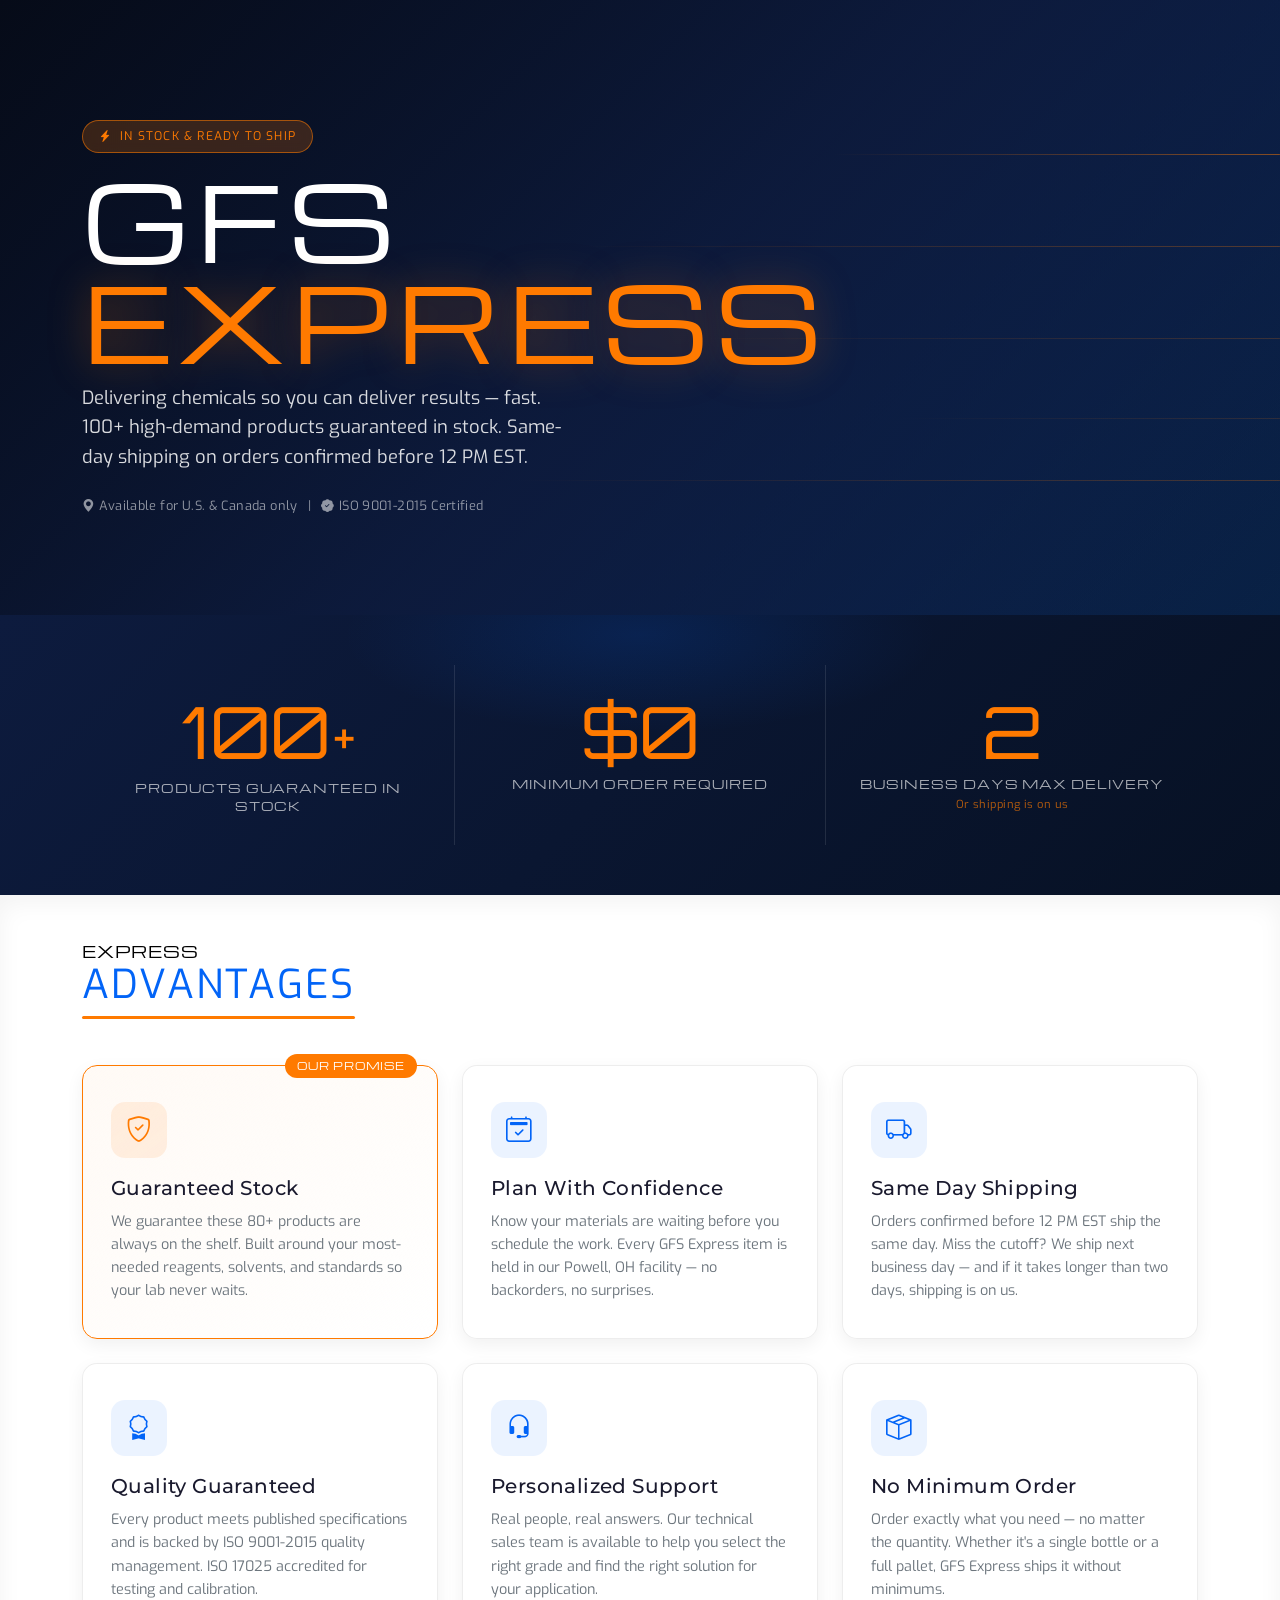
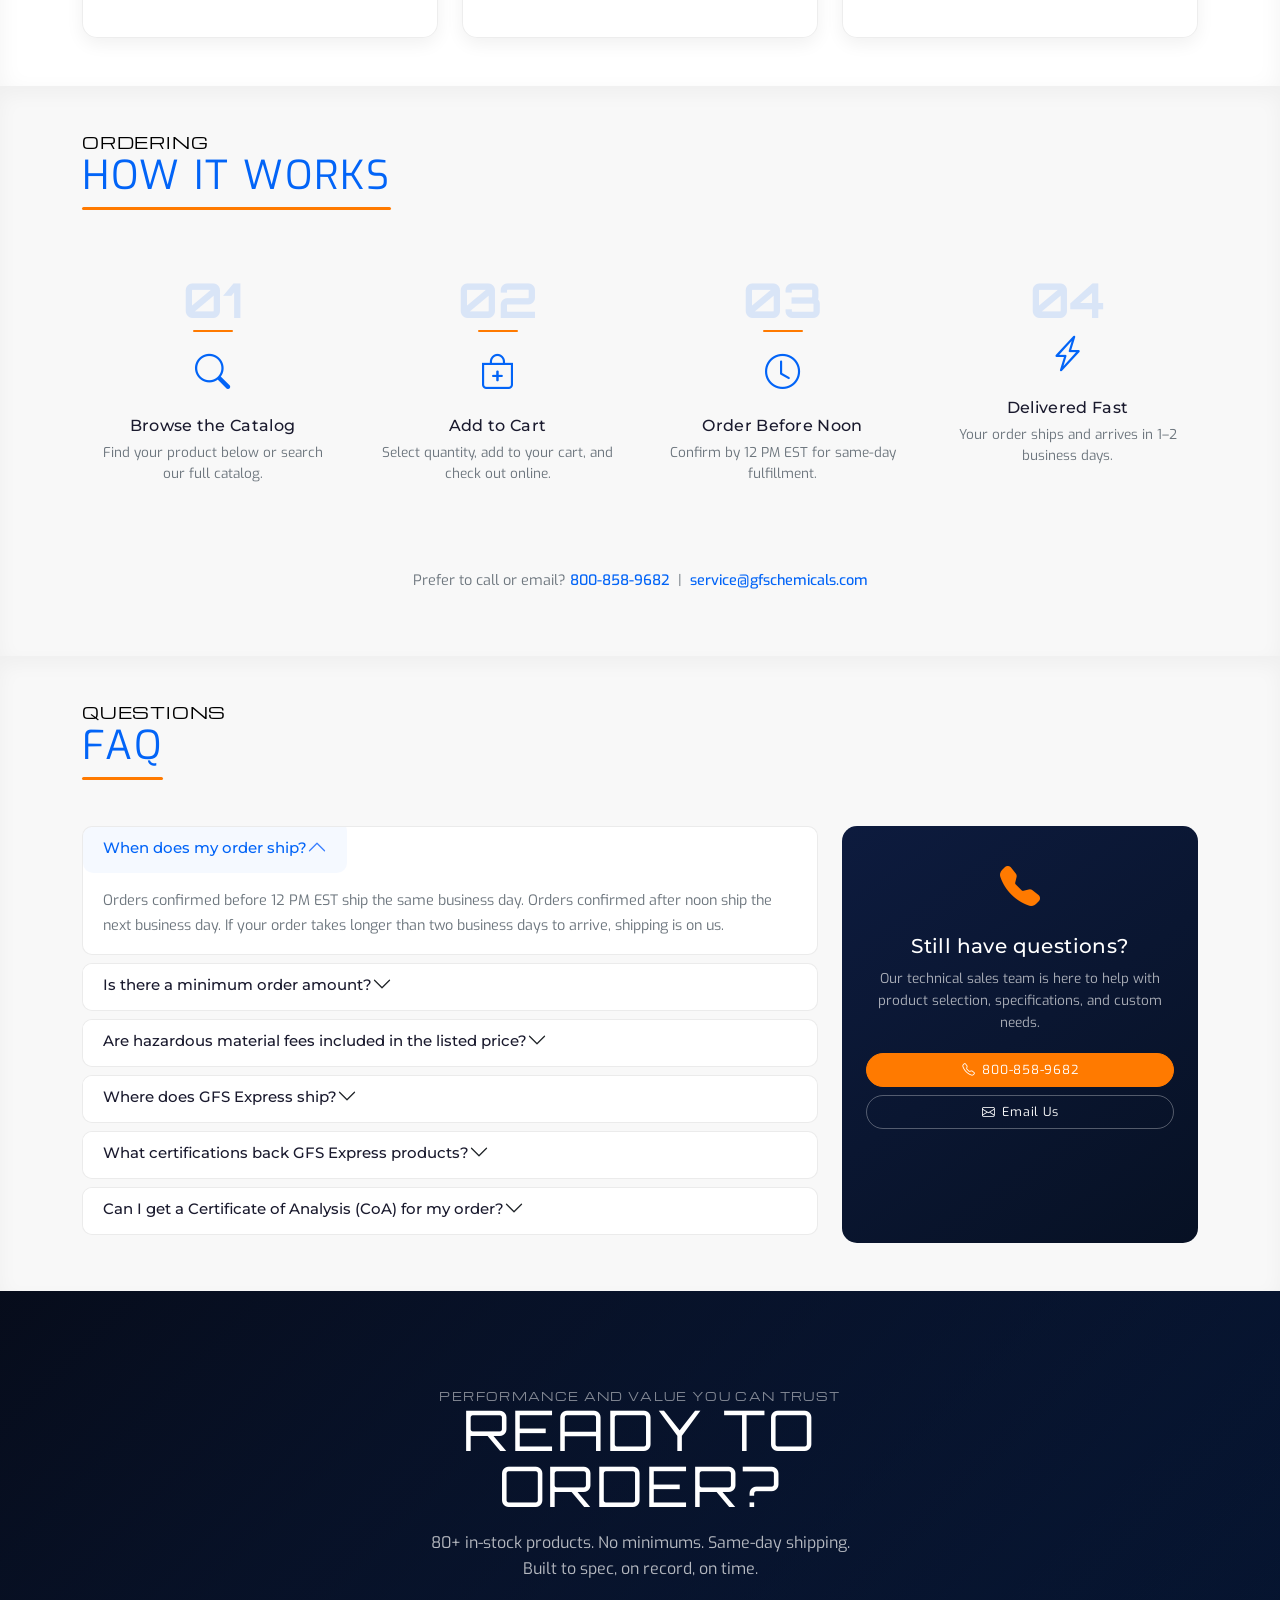
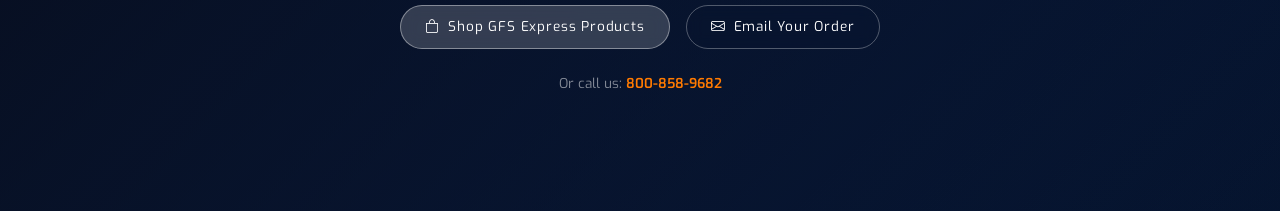
==== index.html @ 0035dc5d "update" ====
<!doctype html>
<html lang="en">
  <head>
    <meta charset="UTF-8" />
    <meta name="viewport" content="width=device-width, initial-scale=1.0" />
    <title>GFS Express — In Stock &amp; Ready to Ship</title>

    <!-- Bootstrap 5 -->
    <link
      href="https://cdn.jsdelivr.net/npm/bootstrap@5.3.2/dist/css/bootstrap.min.css"
      rel="stylesheet"
    />
    <link
      href="https://cdn.jsdelivr.net/npm/bootstrap-icons@1.11.3/font/bootstrap-icons.css"
      rel="stylesheet"
    />

    <!-- Custom CSS -->
    <link rel="stylesheet" href="expressLanding.css" />
  </head>

  <body>
    <div class="express-shell">
      <!-- ================================================
           HERO
      ================================================ -->
      <section class="express-hero">
        <div class="hero-overlay"></div>
        <div class="container position-relative z-1">
          <div class="row align-items-center">
            <div class="col-lg-7 col-md-9">
              <div class="hero-eyebrow mb-3">
                <span class="express-badge">
                  <i class="bi bi-lightning-charge-fill"></i>
                  IN STOCK &amp; READY TO SHIP
                </span>
              </div>

              <h1 class="hero-title mb-1">GFS</h1>
              <h1 class="hero-title hero-title-accent mb-3">EXPRESS</h1>

              <p class="hero-sub mb-4">
                Delivering chemicals so you can deliver results — fast. 100+
                high-demand products guaranteed in stock. Same-day shipping on
                orders confirmed before 12 PM EST.
              </p>

              <div class="hero-footnote mt-4">
                <i class="bi bi-geo-alt-fill me-1"></i>Available for U.S. &amp;
                Canada only &nbsp;&nbsp;|&nbsp;&nbsp;
                <i class="bi bi-patch-check-fill me-1"></i>ISO 9001-2015
                Certified
              </div>
            </div>
          </div>
        </div>

        <!-- Speed lines decoration -->
        <div class="hero-speed-lines" aria-hidden="true">
          <span></span><span></span><span></span><span></span><span></span>
        </div>
      </section>

      <!-- ================================================
           STATS BAR
      ================================================ -->
      <section class="express-stats">
        <div class="container">
          <div class="row g-0 justify-content-center">
            <div class="col-md-4 stat-block">
              <div class="stat-number" data-target="100">0</div>
              <div class="stat-plus">+</div>
              <div class="stat-label">Products Guaranteed In Stock</div>
            </div>

            <div class="col-md-4 stat-block stat-block--mid">
              <div class="stat-number">$0</div>
              <div class="stat-label">Minimum Order Required</div>
            </div>

            <div class="col-md-4 stat-block">
              <div class="stat-number">2</div>
              <div class="stat-label">Business Days Max Delivery</div>
              <div class="stat-sub">Or shipping is on us</div>
            </div>
          </div>
        </div>
      </section>

      <!-- ================================================
           VALUE PILLARS
      ================================================ -->
      <section class="express-pillars py-5">
        <div class="container">
          <div class="row mb-5">
            <div class="col-12 heading-reveal">
              <h6>EXPRESS</h6>
              <h2><span>Advantages</span></h2>
            </div>
          </div>

          <div class="row g-4">
            <div class="col-lg-4 col-md-6">
              <div class="pillar-card pillar-card--featured">
                <div class="pillar-icon-wrap">
                  <i class="bi bi-shield-check"></i>
                </div>
                <h5 class="pillar-title">Guaranteed Stock</h5>
                <p class="pillar-text">
                  We guarantee these 80+ products are always on the shelf. Built
                  around your most-needed reagents, solvents, and standards so
                  your lab never waits.
                </p>
                <div class="pillar-badge">Our Promise</div>
              </div>
            </div>

            <div class="col-lg-4 col-md-6">
              <div class="pillar-card">
                <div class="pillar-icon-wrap">
                  <i class="bi bi-calendar2-check"></i>
                </div>
                <h5 class="pillar-title">Plan With Confidence</h5>
                <p class="pillar-text">
                  Know your materials are waiting before you schedule the work.
                  Every GFS Express item is held in our Powell, OH facility — no
                  backorders, no surprises.
                </p>
              </div>
            </div>

            <div class="col-lg-4 col-md-6">
              <div class="pillar-card">
                <div class="pillar-icon-wrap">
                  <i class="bi bi-truck"></i>
                </div>
                <h5 class="pillar-title">Same Day Shipping</h5>
                <p class="pillar-text">
                  Orders confirmed before 12 PM EST ship the same day. Miss the
                  cutoff? We ship next business day — and if it takes longer
                  than two days, shipping is on us.
                </p>
              </div>
            </div>

            <div class="col-lg-4 col-md-6">
              <div class="pillar-card">
                <div class="pillar-icon-wrap">
                  <i class="bi bi-award"></i>
                </div>
                <h5 class="pillar-title">Quality Guaranteed</h5>
                <p class="pillar-text">
                  Every product meets published specifications and is backed by
                  ISO 9001-2015 quality management. ISO 17025 accredited for
                  testing and calibration.
                </p>
              </div>
            </div>

            <div class="col-lg-4 col-md-6">
              <div class="pillar-card">
                <div class="pillar-icon-wrap">
                  <i class="bi bi-headset"></i>
                </div>
                <h5 class="pillar-title">Personalized Support</h5>
                <p class="pillar-text">
                  Real people, real answers. Our technical sales team is
                  available to help you select the right grade and find the
                  right solution for your application.
                </p>
              </div>
            </div>

            <div class="col-lg-4 col-md-6">
              <div class="pillar-card">
                <div class="pillar-icon-wrap">
                  <i class="bi bi-box-seam"></i>
                </div>
                <h5 class="pillar-title">No Minimum Order</h5>
                <p class="pillar-text">
                  Order exactly what you need — no matter the quantity. Whether
                  it's a single bottle or a full pallet, GFS Express ships it
                  without minimums.
                </p>
              </div>
            </div>
          </div>
        </div>
      </section>

      <!-- ================================================
           HOW TO ORDER
      ================================================ -->
      <section class="express-how py-5">
        <div class="container">
          <div class="row mb-5">
            <div class="col-12 heading-reveal">
              <h6>ORDERING</h6>
              <h2><span>How It Works</span></h2>
            </div>
          </div>

          <div class="row g-4 justify-content-center">
            <div class="col-lg-3 col-md-6 text-center">
              <div class="how-step">
                <div class="how-number">01</div>
                <div class="how-line"></div>
                <i class="bi bi-search how-icon"></i>
                <h5 class="mt-3">Browse the Catalog</h5>
                <p>Find your product below or search our full catalog.</p>
              </div>
            </div>

            <div class="col-lg-3 col-md-6 text-center">
              <div class="how-step">
                <div class="how-number">02</div>
                <div class="how-line"></div>
                <i class="bi bi-bag-plus how-icon"></i>
                <h5 class="mt-3">Add to Cart</h5>
                <p>Select quantity, add to your cart, and check out online.</p>
              </div>
            </div>

            <div class="col-lg-3 col-md-6 text-center">
              <div class="how-step">
                <div class="how-number">03</div>
                <div class="how-line"></div>
                <i class="bi bi-clock how-icon"></i>
                <h5 class="mt-3">Order Before Noon</h5>
                <p>Confirm by 12 PM EST for same-day fulfillment.</p>
              </div>
            </div>

            <div class="col-lg-3 col-md-6 text-center">
              <div class="how-step">
                <div class="how-number">04</div>
                <i class="bi bi-lightning-charge how-icon"></i>
                <h5 class="mt-3">Delivered Fast</h5>
                <p>Your order ships and arrives in 1–2 business days.</p>
              </div>
            </div>
          </div>

          <div class="row mt-5">
            <div class="col-12 text-center">
              <p class="how-alt-order">
                Prefer to call or email?
                <a href="tel:8008589682">800-858-9682</a>
                &nbsp;|&nbsp;
                <a href="mailto:service@gfschemicals.com"
                  >service@gfschemicals.com</a
                >
              </p>
            </div>
          </div>
        </div>
      </section>

      <!-- ================================================
           FAQ
      ================================================ -->
      <section class="express-faq py-5">
        <div class="container">
          <div class="row mb-5">
            <div class="col-12 heading-reveal">
              <h6>QUESTIONS</h6>
              <h2><span>FAQ</span></h2>
            </div>
          </div>

          <div class="row">
            <div class="col-lg-8">
              <div class="accordion express-accordion" id="faqAccordion">
                <div class="accordion-item">
                  <h2 class="accordion-header">
                    <button
                      class="accordion-button"
                      type="button"
                      data-bs-toggle="collapse"
                      data-bs-target="#faq1"
                    >
                      When does my order ship?
                    </button>
                  </h2>
                  <div
                    id="faq1"
                    class="accordion-collapse collapse show"
                    data-bs-parent="#faqAccordion"
                  >
                    <div class="accordion-body">
                      Orders confirmed before 12 PM EST ship the same business
                      day. Orders confirmed after noon ship the next business
                      day. If your order takes longer than two business days to
                      arrive, shipping is on us.
                    </div>
                  </div>
                </div>

                <div class="accordion-item">
                  <h2 class="accordion-header">
                    <button
                      class="accordion-button collapsed"
                      type="button"
                      data-bs-toggle="collapse"
                      data-bs-target="#faq2"
                    >
                      Is there a minimum order amount?
                    </button>
                  </h2>
                  <div
                    id="faq2"
                    class="accordion-collapse collapse"
                    data-bs-parent="#faqAccordion"
                  >
                    <div class="accordion-body">
                      No. GFS Express has no minimum order requirements. Order
                      exactly what you need, whether it's a single bottle or a
                      full case.
                    </div>
                  </div>
                </div>

                <div class="accordion-item">
                  <h2 class="accordion-header">
                    <button
                      class="accordion-button collapsed"
                      type="button"
                      data-bs-toggle="collapse"
                      data-bs-target="#faq3"
                    >
                      Are hazardous material fees included in the listed price?
                    </button>
                  </h2>
                  <div
                    id="faq3"
                    class="accordion-collapse collapse"
                    data-bs-parent="#faqAccordion"
                  >
                    <div class="accordion-body">
                      No. Hazardous material (hazmat) fees are charged
                      separately and are not included in the purchase price
                      shown. These fees are assessed based on DOT shipping
                      regulations.
                    </div>
                  </div>
                </div>

                <div class="accordion-item">
                  <h2 class="accordion-header">
                    <button
                      class="accordion-button collapsed"
                      type="button"
                      data-bs-toggle="collapse"
                      data-bs-target="#faq4"
                    >
                      Where does GFS Express ship?
                    </button>
                  </h2>
                  <div
                    id="faq4"
                    class="accordion-collapse collapse"
                    data-bs-parent="#faqAccordion"
                  >
                    <div class="accordion-body">
                      GFS Express is available for customers in the United
                      States and Canada only. For international orders, please
                      contact our sales team directly.
                    </div>
                  </div>
                </div>

                <div class="accordion-item">
                  <h2 class="accordion-header">
                    <button
                      class="accordion-button collapsed"
                      type="button"
                      data-bs-toggle="collapse"
                      data-bs-target="#faq5"
                    >
                      What certifications back GFS Express products?
                    </button>
                  </h2>
                  <div
                    id="faq5"
                    class="accordion-collapse collapse"
                    data-bs-parent="#faqAccordion"
                  >
                    <div class="accordion-body">
                      GFS Chemicals is ISO 9001-2015 certified and ISO 17025
                      accredited. Every GFS Express product meets published
                      specifications and is manufactured at our Powell, OH
                      facility.
                    </div>
                  </div>
                </div>

                <div class="accordion-item">
                  <h2 class="accordion-header">
                    <button
                      class="accordion-button collapsed"
                      type="button"
                      data-bs-toggle="collapse"
                      data-bs-target="#faq6"
                    >
                      Can I get a Certificate of Analysis (CoA) for my order?
                    </button>
                  </h2>
                  <div
                    id="faq6"
                    class="accordion-collapse collapse"
                    data-bs-parent="#faqAccordion"
                  >
                    <div class="accordion-body">
                      Yes. Certificates of Analysis are available for all GFS
                      Express products. You can request a CoA through our
                      <a href="/request-cofa">CoA request page</a> or contact
                      our technical support team.
                    </div>
                  </div>
                </div>
              </div>
            </div>

            <div class="col-lg-4 mt-4 mt-lg-0">
              <div class="faq-contact-card">
                <i class="bi bi-telephone-fill faq-contact-icon"></i>
                <h5>Still have questions?</h5>
                <p>
                  Our technical sales team is here to help with product
                  selection, specifications, and custom needs.
                </p>
                <a
                  href="tel:8008589682"
                  class="btn express-btn-primary w-100 mb-2"
                >
                  <i class="bi bi-telephone me-2"></i>800-858-9682
                </a>
                <a
                  href="mailto:service@gfschemicals.com"
                  class="btn express-btn-outline w-100"
                >
                  <i class="bi bi-envelope me-2"></i>Email Us
                </a>
              </div>
            </div>
          </div>
        </div>
      </section>

      <!-- ================================================
           FINAL CTA
      ================================================ -->
      <section class="express-final-cta">
        <div class="cta-overlay"></div>
        <div class="container position-relative z-1 text-center">
          <div class="row justify-content-center">
            <div class="col-lg-7">
              <h6 class="text-white mb-2">
                PERFORMANCE AND VALUE YOU CAN TRUST
              </h6>
              <h2 class="cta-headline mb-3">Ready to Order?</h2>
              <p class="cta-sub mb-4">
                80+ in-stock products. No minimums. Same-day shipping.
                <br />Built to spec, on record, on time.
              </p>
              <div class="d-flex flex-wrap justify-content-center gap-3">
                <a href="/all/" class="btn glass-btn-express">
                  <i class="bi bi-bag me-2"></i>Shop GFS Express Products
                </a>
                <a
                  href="mailto:service@gfschemicals.com"
                  class="btn glass-btn-express outline"
                >
                  <i class="bi bi-envelope me-2"></i>Email Your Order
                </a>
              </div>
              <p class="cta-phone mt-4">
                Or call us: <a href="tel:8008589682">800-858-9682</a>
              </p>
            </div>
          </div>
        </div>
      </section>
    </div>
    <!-- /express-shell -->

    <!-- Bootstrap JS -->
    <script src="https://cdn.jsdelivr.net/npm/bootstrap@5.3.2/dist/js/bootstrap.bundle.min.js"></script>

    <script>
      /* ---- Heading reveal animation ---- */
      document.addEventListener("DOMContentLoaded", function () {
        const blocks = document.querySelectorAll(".heading-reveal");
        blocks.forEach((b) => b.classList.add("reveal-ready"));

        if (!("IntersectionObserver" in window)) {
          blocks.forEach((b) => b.classList.add("in-view"));
          return;
        }

        const obs = new IntersectionObserver(
          (entries, o) => {
            entries.forEach((e) => {
              if (e.isIntersecting) {
                e.target.classList.add("in-view");
                o.unobserve(e.target);
              }
            });
          },
          { threshold: 0.35 },
        );

        blocks.forEach((b) => obs.observe(b));
      });

      /* ---- Stat counter animation ---- */
      document.addEventListener("DOMContentLoaded", function () {
        const statNums = document.querySelectorAll(".stat-number[data-target]");
        if (!("IntersectionObserver" in window)) {
          statNums.forEach((el) => (el.textContent = el.dataset.target));
          return;
        }

        const obs = new IntersectionObserver(
          (entries, o) => {
            entries.forEach((e) => {
              if (!e.isIntersecting) return;
              const el = e.target;
              const target = parseInt(el.dataset.target, 10);
              let start = 0;
              const step = Math.ceil(target / 40);
              const timer = setInterval(() => {
                start += step;
                if (start >= target) {
                  el.textContent = target;
                  clearInterval(timer);
                } else {
                  el.textContent = start;
                }
              }, 30);
              o.unobserve(el);
            });
          },
          { threshold: 0.5 },
        );

        statNums.forEach((el) => obs.observe(el));
      });
    </script>
  </body>
</html>
---- expressLanding.css ----
/* =======================================================
   GFS EXPRESS — Landing Page Styles
   Design system: matches gfschemicals.com / nvhSana
======================================================= */

@import url('https://fonts.googleapis.com/css2?family=Orbitron:wght@100;300;400;700&family=Exo:wght@200;300;400;500;600&family=Roboto+Flex:wght@200;300;400;500&family=Michroma&family=Montserrat:wght@300;400;500;600&display=swap');

/* -------------------------------------------------------
   ROOT TOKENS
------------------------------------------------------- */
:root {
  --blue:    #0264f7;
  --orange:  #ff7a00;
  --dark:    #0a0f1e;
  --navy:    #0d1b3e;
  --white:   #ffffff;
  --off-white: #f8f8f8;
  --light:   #f3f3f3;
  --text:    #1a1a2e;
  --muted:   #6c757d;
  --radius:  15px;
}

/* -------------------------------------------------------
   SHELL RESET
------------------------------------------------------- */
.express-shell *,
.express-shell *::before,
.express-shell *::after {
  box-sizing: border-box;
}

.express-shell {
  font-family: 'Exo', 'Roboto Flex', sans-serif;
  color: var(--text);
}

/* Typography */
.express-shell h1 {
  font-family: 'Michroma', sans-serif;
  font-weight: 300;
  text-transform: uppercase;
  letter-spacing: 0.05em;
  color: var(--white);
}

.express-shell h2 {
  font-family: 'Orbitron', sans-serif;
  font-weight: 300;
  text-transform: uppercase;
  letter-spacing: 0.05em;
  color: var(--blue);
  font-size: clamp(1.8rem, 4vw, 2.5rem);
  line-height: 1;
  display: inline-block;
  margin-top: -0.15em;
  margin-bottom: 0;
}

.express-shell h5 {
  font-family: 'Montserrat', sans-serif;
  font-weight: 500;
  letter-spacing: 0.02em;
}

.express-shell h6 {
  font-family: 'Michroma', sans-serif;
  font-weight: 400;
  text-transform: uppercase;
  letter-spacing: 0.05em;
  color: #000;
  line-height: 1;
  margin-bottom: 0;
}

.express-shell p,
.express-shell li,
.express-shell a,
.express-shell span {
  font-family: 'Exo', 'Roboto Flex', sans-serif;
  font-weight: 400;
  line-height: 1.6;
}

/* -------------------------------------------------------
   HEADING REVEAL ANIMATION
------------------------------------------------------- */
.heading-reveal.reveal-ready {
  opacity: 0;
  transform: translateY(30px);
  transition: opacity 0.6s ease, transform 0.6s ease;
}

.heading-reveal.reveal-ready.in-view {
  opacity: 1;
  transform: translateY(0);
}

.heading-reveal h2 span {
  position: relative;
  display: inline-block;
}

.heading-reveal h2 span::after {
  content: '';
  position: absolute;
  left: 0;
  bottom: -2px;
  width: 100%;
  height: 3px;
  background: var(--orange);
  border-radius: 3px;
  transform: scaleX(1);
  transform-origin: left;
  transition: transform 0.6s ease;
}

.heading-reveal.reveal-ready h2 span::after { transform: scaleX(0); }
.heading-reveal.reveal-ready.in-view h2 span::after { transform: scaleX(1); }

/* -------------------------------------------------------
   HERO
------------------------------------------------------- */
.express-hero {
  position: relative;
  background: url('/content/files/pages/express/gfs-express-hero.webp') center / cover no-repeat,
              linear-gradient(135deg, #060b18 0%, #0d1b3e 50%, #0a1525 100%);
  padding: 120px 0 100px;
  overflow: hidden;
  min-height: 560px;
  display: flex;
  align-items: center;
}

.hero-overlay {
  position: absolute;
  inset: 0;
  background: linear-gradient(
    135deg,
    rgba(6, 11, 24, 0.88) 0%,
    rgba(13, 27, 62, 0.75) 55%,
    rgba(2, 100, 247, 0.15) 100%
  );
  z-index: 0;
}

/* Speed line decorations */
.hero-speed-lines {
  position: absolute;
  inset: 0;
  overflow: hidden;
  z-index: 0;
  pointer-events: none;
}

.hero-speed-lines span {
  position: absolute;
  right: 0;
  height: 1px;
  background: linear-gradient(to left, rgba(255, 122, 0, 0.5), transparent);
  border-radius: 2px;
  animation: speedLine 3s ease-in-out infinite;
}

.hero-speed-lines span:nth-child(1) { top: 25%; width: 35%; animation-delay: 0s;    animation-duration: 2.8s; }
.hero-speed-lines span:nth-child(2) { top: 40%; width: 55%; animation-delay: 0.4s;  animation-duration: 3.2s; opacity: 0.6; }
.hero-speed-lines span:nth-child(3) { top: 55%; width: 45%; animation-delay: 0.8s;  animation-duration: 2.5s; opacity: 0.4; }
.hero-speed-lines span:nth-child(4) { top: 68%; width: 30%; animation-delay: 1.2s;  animation-duration: 3.8s; opacity: 0.3; }
.hero-speed-lines span:nth-child(5) { top: 78%; width: 60%; animation-delay: 0.2s;  animation-duration: 2.2s; opacity: 0.5; }

@keyframes speedLine {
  0%   { transform: scaleX(0); transform-origin: right; opacity: 0; }
  30%  { opacity: 1; }
  70%  { opacity: 1; }
  100% { transform: scaleX(1); transform-origin: right; opacity: 0; }
}

/* Hero badge */
.express-badge {
  display: inline-flex;
  align-items: center;
  gap: 8px;
  background: rgba(255, 122, 0, 0.2);
  border: 1px solid rgba(255, 122, 0, 0.55);
  color: var(--orange);
  font-family: 'Michroma', sans-serif;
  font-size: 0.75rem;
  letter-spacing: 0.1em;
  text-transform: uppercase;
  padding: 6px 16px;
  border-radius: 20px;
  backdrop-filter: blur(6px);
  animation: pulseBadge 2.5s ease-in-out infinite;
}

@keyframes pulseBadge {
  0%, 100% { box-shadow: 0 0 0 0 rgba(255, 122, 0, 0.3); }
  50%       { box-shadow: 0 0 0 8px rgba(255, 122, 0, 0); }
}

/* Hero title */
.hero-title {
  font-size: clamp(3rem, 8vw, 6.5rem) !important;
  line-height: 0.95 !important;
  letter-spacing: 0.06em !important;
}

.hero-title-accent {
  color: var(--orange) !important;
  text-shadow: 0 0 40px rgba(255, 122, 0, 0.35);
}

.hero-sub {
  font-size: clamp(1rem, 2vw, 1.15rem);
  color: rgba(255, 255, 255, 0.85);
  max-width: 480px;
}

.hero-footnote {
  font-size: 0.8rem;
  color: rgba(255, 255, 255, 0.55);
  letter-spacing: 0.03em;
}

/* Glass buttons */
.glass-btn-express {
  backdrop-filter: blur(8px);
  -webkit-backdrop-filter: blur(8px);
  background: rgba(255, 255, 255, 0.18);
  border: 1px solid rgba(255, 255, 255, 0.4);
  color: #fff;
  padding: 10px 24px;
  border-radius: 25px;
  font-family: 'Michroma', sans-serif;
  font-size: 0.85rem;
  letter-spacing: 0.06em;
  transition: 0.3s ease;
  text-decoration: none;
  display: inline-flex;
  align-items: center;
}

.glass-btn-express:hover {
  background: rgba(255, 122, 0, 0.35);
  border-color: var(--orange);
  color: #fff;
  transform: translateY(-2px);
  box-shadow: 0 6px 20px rgba(255, 122, 0, 0.3);
}

.glass-btn-express.outline {
  background: transparent;
  border-color: rgba(255, 255, 255, 0.3);
}

/* -------------------------------------------------------
   STATS BAR
------------------------------------------------------- */
.express-stats {
  background: linear-gradient(135deg, var(--navy) 0%, #071124 100%);
  padding: 50px 0;
  position: relative;
  overflow: hidden;
}

.express-stats::before {
  content: '';
  position: absolute;
  top: -80px;
  left: 50%;
  transform: translateX(-50%);
  width: 600px;
  height: 200px;
  background: radial-gradient(ellipse, rgba(2, 100, 247, 0.15), transparent 70%);
  pointer-events: none;
}

.stat-block {
  text-align: center;
  padding: 30px 20px;
  position: relative;
}

.stat-block--mid {
  border-left: 1px solid rgba(255, 255, 255, 0.1);
  border-right: 1px solid rgba(255, 255, 255, 0.1);
}

.stat-number {
  font-family: 'Orbitron', sans-serif;
  font-weight: 300;
  font-size: clamp(3rem, 6vw, 4.5rem);
  color: var(--orange);
  line-height: 1;
  display: inline-block;
}

.stat-plus {
  font-family: 'Orbitron', sans-serif;
  font-size: clamp(2rem, 4vw, 3rem);
  color: var(--orange);
  display: inline-block;
  vertical-align: top;
  margin-top: 4px;
}

.stat-label {
  font-family: 'Michroma', sans-serif;
  font-size: 0.75rem;
  letter-spacing: 0.08em;
  text-transform: uppercase;
  color: rgba(255, 255, 255, 0.65);
  margin-top: 8px;
}

.stat-sub {
  font-size: 0.7rem;
  color: rgba(255, 122, 0, 0.7);
  margin-top: 4px;
  letter-spacing: 0.04em;
}

@media (max-width: 767px) {
  .stat-block--mid {
    border-left: none;
    border-right: none;
    border-top: 1px solid rgba(255, 255, 255, 0.1);
    border-bottom: 1px solid rgba(255, 255, 255, 0.1);
  }
}

/* -------------------------------------------------------
   VALUE PILLARS
------------------------------------------------------- */
.express-pillars {
  background: var(--white);
  box-shadow: inset 0 8px 25px rgba(0, 0, 0, 0.05);
}

.pillar-card {
  background: rgba(255, 255, 255, 0.6);
  backdrop-filter: blur(10px);
  border: 1px solid rgba(0, 0, 0, 0.07);
  border-radius: var(--radius);
  padding: 36px 28px;
  height: 100%;
  box-shadow: 0 6px 18px rgba(0, 0, 0, 0.06);
  transition: 0.3s ease;
  position: relative;
}

.pillar-card:hover {
  transform: translateY(-5px);
  box-shadow: 0 12px 28px rgba(2, 100, 247, 0.15);
  border-color: rgba(2, 100, 247, 0.2);
}

.pillar-card--featured {
  border-color: var(--orange);
  background: linear-gradient(145deg, rgba(255, 122, 0, 0.04), rgba(255, 255, 255, 0.8));
}

.pillar-card--featured:hover {
  box-shadow: 0 12px 28px rgba(255, 122, 0, 0.2);
  border-color: var(--orange);
}

.pillar-icon-wrap {
  width: 56px;
  height: 56px;
  border-radius: 14px;
  background: rgba(2, 100, 247, 0.08);
  display: flex;
  align-items: center;
  justify-content: center;
  margin-bottom: 18px;
  transition: 0.3s;
}

.pillar-card--featured .pillar-icon-wrap {
  background: rgba(255, 122, 0, 0.1);
}

.pillar-card:hover .pillar-icon-wrap {
  background: var(--blue);
}

.pillar-card--featured:hover .pillar-icon-wrap {
  background: var(--orange);
}

.pillar-icon-wrap i {
  font-size: 1.6rem;
  color: var(--blue);
  transition: 0.3s;
}

.pillar-card--featured .pillar-icon-wrap i {
  color: var(--orange);
}

.pillar-card:hover .pillar-icon-wrap i {
  color: #fff;
}

.pillar-title {
  margin-bottom: 10px;
  color: var(--text);
}

.pillar-text {
  font-size: 0.9rem;
  color: var(--muted);
  margin: 0;
}

.pillar-badge {
  position: absolute;
  top: -12px;
  right: 20px;
  background: var(--orange);
  color: #fff;
  font-family: 'Michroma', sans-serif;
  font-size: 0.65rem;
  letter-spacing: 0.08em;
  text-transform: uppercase;
  padding: 4px 12px;
  border-radius: 12px;
}

/* -------------------------------------------------------
   HOW IT WORKS
------------------------------------------------------- */
.express-how {
  background: var(--off-white);
  box-shadow: inset 0 8px 20px rgba(0, 0, 0, 0.04);
}

.how-step {
  position: relative;
  padding: 20px 10px;
}

.how-number {
  font-family: 'Orbitron', sans-serif;
  font-weight: 700;
  font-size: 3rem;
  color: rgba(2, 100, 247, 0.12);
  line-height: 1;
  margin-bottom: 6px;
}

.how-line {
  width: 40px;
  height: 2px;
  background: var(--orange);
  margin: 0 auto 16px;
  border-radius: 2px;
}

.how-icon {
  font-size: 2.2rem;
  color: var(--blue);
}

.how-step h5 {
  font-size: 1rem;
  color: var(--text);
  margin-top: 12px;
  margin-bottom: 6px;
}

.how-step p {
  font-size: 0.85rem;
  color: var(--muted);
}

.how-alt-order {
  font-size: 0.9rem;
  color: var(--muted);
}

.how-alt-order a {
  color: var(--blue);
  text-decoration: none;
  font-weight: 500;
}

.how-alt-order a:hover {
  color: var(--orange);
}

/* -------------------------------------------------------
   PRODUCT CATALOG
------------------------------------------------------- */
.express-catalog {
  background: var(--white);
}

/* Search */
.catalog-search-wrap {
  position: relative;
}

.catalog-search-icon {
  position: absolute;
  left: 16px;
  top: 50%;
  transform: translateY(-50%);
  color: var(--muted);
  font-size: 1rem;
  pointer-events: none;
}

.catalog-search {
  width: 100%;
  padding: 12px 16px 12px 44px;
  border: 1px solid rgba(0, 0, 0, 0.12);
  border-radius: 25px;
  font-family: 'Exo', sans-serif;
  font-size: 0.9rem;
  background: var(--light);
  transition: 0.25s;
  outline: none;
}

.catalog-search:focus {
  border-color: var(--blue);
  background: var(--white);
  box-shadow: 0 0 0 3px rgba(2, 100, 247, 0.1);
}

.catalog-count {
  font-size: 0.82rem;
  color: var(--muted);
  font-family: 'Michroma', sans-serif;
  letter-spacing: 0.04em;
}

/* Filter pills */
.catalog-filters {
  display: flex;
  flex-wrap: wrap;
  gap: 8px;
}

.cat-filter {
  background: var(--light);
  border: 1px solid rgba(0, 0, 0, 0.1);
  border-radius: 20px;
  padding: 6px 18px;
  font-family: 'Michroma', sans-serif;
  font-size: 0.72rem;
  letter-spacing: 0.04em;
  text-transform: uppercase;
  cursor: pointer;
  transition: 0.2s;
  color: var(--text);
}

.cat-filter:hover,
.cat-filter.active {
  background: var(--blue);
  border-color: var(--blue);
  color: #fff;
}

/* Product grid */
.catalog-grid {
  display: grid;
  grid-template-columns: repeat(auto-fill, minmax(220px, 1fr));
  gap: 16px;
}

.product-card {
  background: var(--light);
  border: 1px solid rgba(0, 0, 0, 0.07);
  border-radius: var(--radius);
  overflow: hidden;
  display: flex;
  flex-direction: column;
  justify-content: space-between;
  transition: 0.25s;
}

.product-card:hover {
  transform: translateY(-3px);
  box-shadow: 0 8px 20px rgba(0, 0, 0, 0.1);
  border-color: rgba(2, 100, 247, 0.25);
}

.product-card-body {
  padding: 18px 18px 12px;
  flex: 1;
}

.product-cat-tag {
  font-family: 'Michroma', sans-serif;
  font-size: 0.62rem;
  letter-spacing: 0.08em;
  text-transform: uppercase;
  background: rgba(2, 100, 247, 0.08);
  color: var(--blue);
  padding: 3px 10px;
  border-radius: 10px;
  display: inline-block;
  margin-bottom: 10px;
}

.product-cat-tag.solvent  { background: rgba(255, 122, 0, 0.08); color: var(--orange); }
.product-cat-tag.buffer   { background: rgba(40, 167, 69, 0.08); color: #28a745; }
.product-cat-tag.inorganic { background: rgba(108, 117, 125, 0.1); color: #495057; }
.product-cat-tag.indicator { background: rgba(111, 66, 193, 0.08); color: #6f42c1; }

.product-name {
  font-family: 'Montserrat', sans-serif !important;
  font-weight: 600 !important;
  font-size: 0.88rem !important;
  color: var(--text) !important;
  margin-bottom: 4px;
  text-transform: none !important;
  letter-spacing: 0 !important;
}

.product-grade {
  font-size: 0.78rem;
  color: var(--muted);
  margin: 0;
}

.product-cta {
  display: flex;
  align-items: center;
  justify-content: space-between;
  padding: 10px 18px;
  background: rgba(2, 100, 247, 0.04);
  border-top: 1px solid rgba(0, 0, 0, 0.06);
  font-family: 'Michroma', sans-serif;
  font-size: 0.68rem;
  letter-spacing: 0.06em;
  text-transform: uppercase;
  color: var(--blue);
  text-decoration: none;
  transition: 0.2s;
}

.product-cta:hover {
  background: var(--blue);
  color: #fff;
}

.catalog-empty {
  text-align: center;
  padding: 60px 20px;
  color: var(--muted);
}

.catalog-empty i {
  font-size: 3rem;
  display: block;
  margin-bottom: 12px;
  opacity: 0.3;
}

/* -------------------------------------------------------
   FAQ
------------------------------------------------------- */
.express-faq {
  background: var(--off-white);
  box-shadow: inset 0 8px 20px rgba(0, 0, 0, 0.04);
}

.express-accordion .accordion-item {
  border: 1px solid rgba(0, 0, 0, 0.08);
  border-radius: 10px !important;
  margin-bottom: 8px;
  overflow: hidden;
  background: var(--white);
}

.express-accordion .accordion-button {
  font-family: 'Montserrat', sans-serif;
  font-weight: 500;
  font-size: 0.95rem;
  color: var(--text);
  background: var(--white);
  border-radius: 10px !important;
}

.express-accordion .accordion-button:not(.collapsed) {
  background: rgba(2, 100, 247, 0.04);
  color: var(--blue);
  box-shadow: none;
}

.express-accordion .accordion-button::after {
  filter: none;
}

.express-accordion .accordion-button:not(.collapsed)::after {
  filter: invert(30%) sepia(100%) saturate(1000%) hue-rotate(200deg);
}

.express-accordion .accordion-body {
  font-size: 0.9rem;
  color: var(--muted);
  line-height: 1.7;
}

.express-accordion .accordion-body a {
  color: var(--blue);
  text-decoration: none;
}

/* FAQ contact card */
.faq-contact-card {
  background: linear-gradient(145deg, var(--navy), #071124);
  border-radius: var(--radius);
  padding: 32px 24px;
  text-align: center;
  color: var(--white);
  height: 100%;
}

.faq-contact-icon {
  font-size: 2.5rem;
  color: var(--orange);
  display: block;
  margin-bottom: 16px;
}

.faq-contact-card h5 {
  color: var(--white);
  margin-bottom: 10px;
}

.faq-contact-card p {
  font-size: 0.85rem;
  color: rgba(255, 255, 255, 0.65);
  margin-bottom: 20px;
}

/* Buttons */
.express-btn-primary {
  background: var(--orange);
  border: 1px solid var(--orange);
  color: #fff;
  border-radius: 25px;
  font-family: 'Michroma', sans-serif;
  font-size: 0.78rem;
  letter-spacing: 0.06em;
  transition: 0.3s;
  display: inline-flex;
  align-items: center;
  justify-content: center;
}

.express-btn-primary:hover {
  background: #e06800;
  border-color: #e06800;
  color: #fff;
  transform: translateY(-2px);
}

.express-btn-outline {
  background: transparent;
  border: 1px solid rgba(255, 255, 255, 0.3);
  color: #fff;
  border-radius: 25px;
  font-family: 'Michroma', sans-serif;
  font-size: 0.78rem;
  letter-spacing: 0.06em;
  transition: 0.3s;
  display: inline-flex;
  align-items: center;
  justify-content: center;
}

.express-btn-outline:hover {
  background: rgba(255, 255, 255, 0.1);
  color: #fff;
}

/* -------------------------------------------------------
   FINAL CTA
------------------------------------------------------- */
.express-final-cta {
  position: relative;
  background: url('/content/files/pages/express/gfs-express-cta.webp') center / cover no-repeat,
              linear-gradient(135deg, #0d1b3e 0%, #060b18 100%);
  padding: 100px 0;
  overflow: hidden;
}

.express-final-cta .cta-overlay {
  position: absolute;
  inset: 0;
  background: linear-gradient(135deg, rgba(6, 11, 24, 0.92) 0%, rgba(2, 100, 247, 0.1) 100%);
  z-index: 0;
}

.express-final-cta h6 {
  color: rgba(255, 255, 255, 0.5) !important;
  font-size: 0.7rem;
  letter-spacing: 0.12em;
}

.express-final-cta .cta-headline {
  font-family: 'Orbitron', sans-serif;
  font-weight: 300;
  font-size: clamp(2rem, 5vw, 3.5rem);
  color: var(--white) !important;
  text-transform: uppercase;
  letter-spacing: 0.05em;
  display: block;
}

.express-final-cta .cta-sub {
  color: rgba(255, 255, 255, 0.7);
  font-size: 1rem;
}

.cta-phone {
  color: rgba(255, 255, 255, 0.5);
  font-size: 0.85rem;
}

.cta-phone a {
  color: var(--orange);
  text-decoration: none;
  font-weight: 600;
}

.cta-phone a:hover {
  color: #fff;
}

/* -------------------------------------------------------
   RESPONSIVE
------------------------------------------------------- */
@media (max-width: 768px) {
  .express-hero { padding: 80px 0 70px; }

  .hero-title {
    font-size: clamp(2.5rem, 12vw, 4rem) !important;
  }

  .catalog-grid {
    grid-template-columns: repeat(auto-fill, minmax(160px, 1fr));
    gap: 12px;
  }

  .stat-block { padding: 20px 15px; }
}

@media (max-width: 480px) {
  .catalog-grid {
    grid-template-columns: 1fr 1fr;
  }

  .express-final-cta { padding: 70px 0; }
}
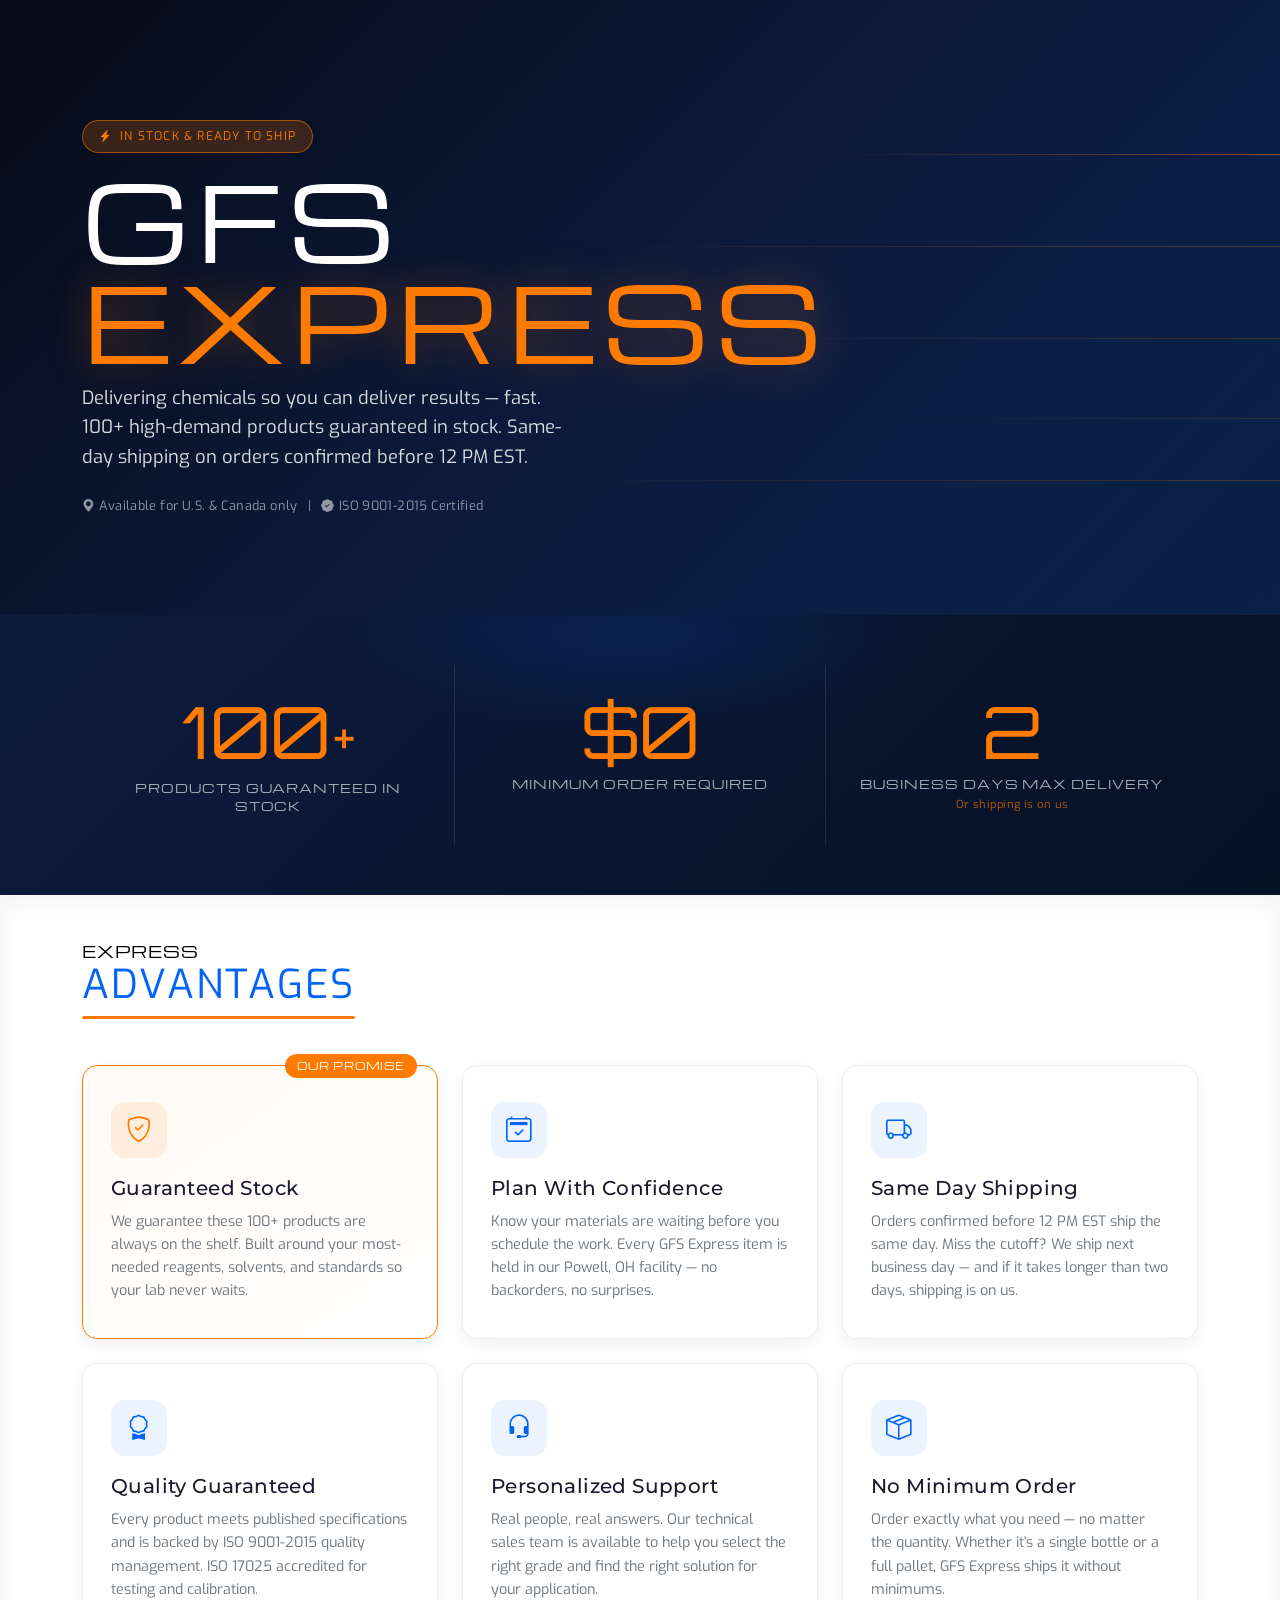
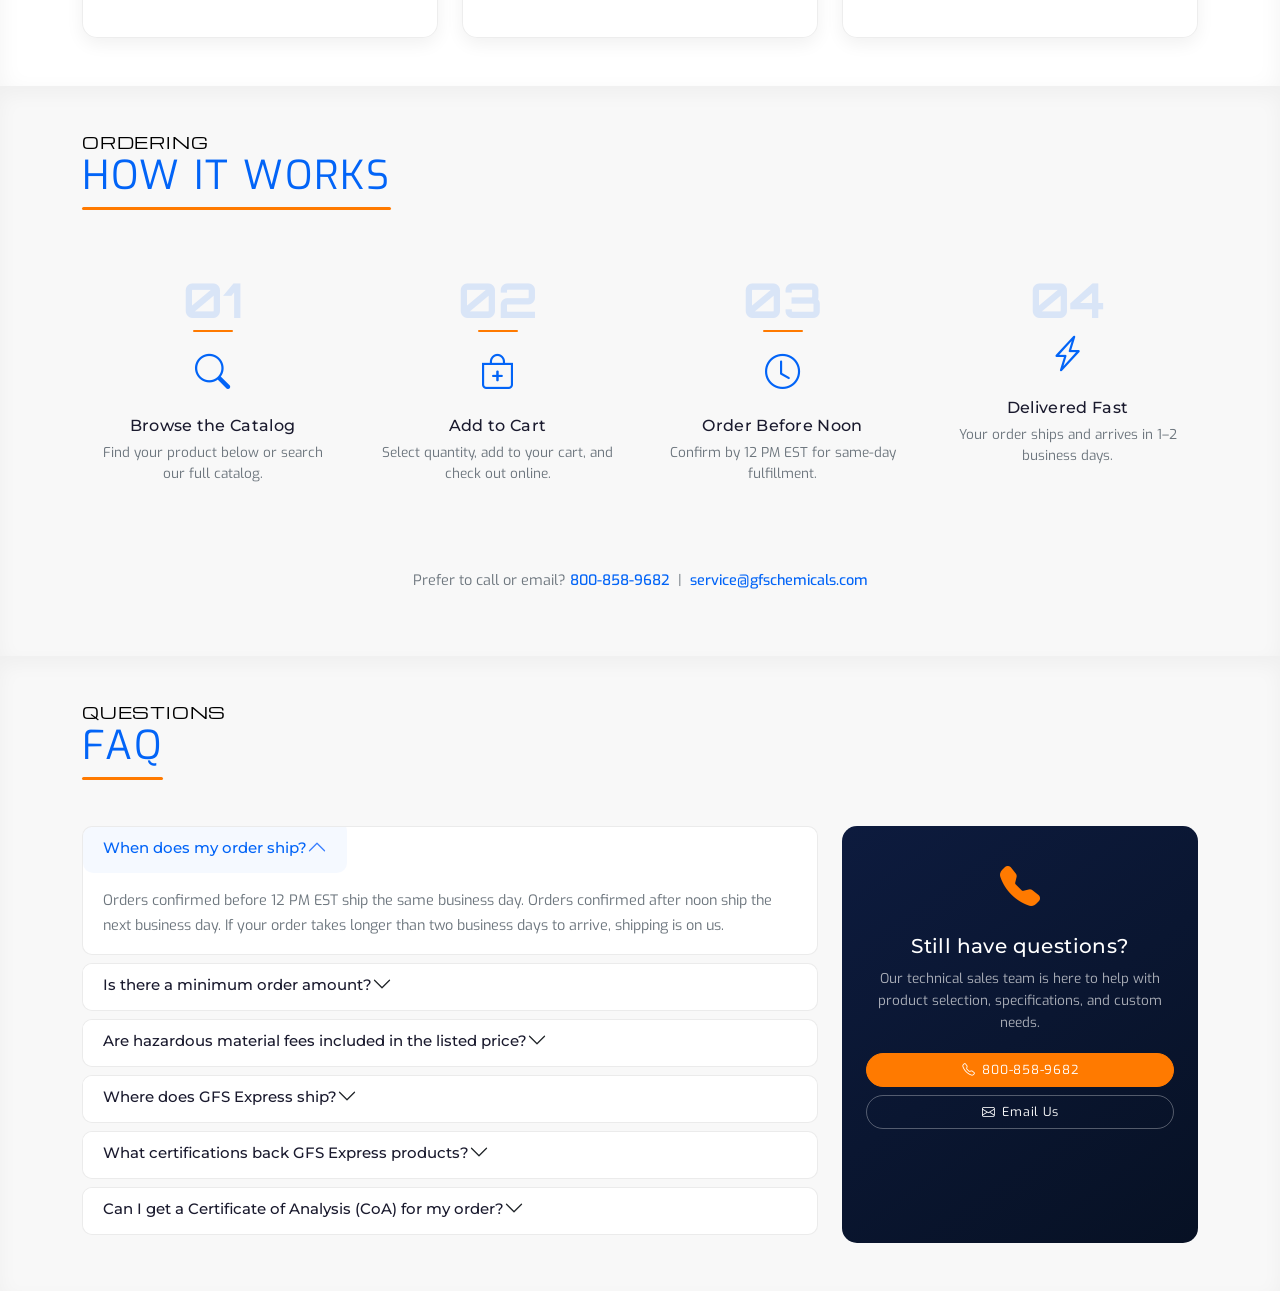
==== commit a46fd343: "update" ====
--- a/index.html
+++ b/index.html
@@ -107,9 +107,9 @@
                 </div>
                 <h5 class="pillar-title">Guaranteed Stock</h5>
                 <p class="pillar-text">
-                  We guarantee these 80+ products are always on the shelf. Built
-                  around your most-needed reagents, solvents, and standards so
-                  your lab never waits.
+                  We guarantee these 100+ products are always on the shelf.
+                  Built around your most-needed reagents, solvents, and
+                  standards so your lab never waits.
                 </p>
                 <div class="pillar-badge">Our Promise</div>
               </div>
@@ -450,7 +450,7 @@
       <!-- ================================================
            FINAL CTA
       ================================================ -->
-      <section class="express-final-cta">
+      <!-- <section class="express-final-cta">
         <div class="cta-overlay"></div>
         <div class="container position-relative z-1 text-center">
           <div class="row justify-content-center">
@@ -460,7 +460,7 @@
               </h6>
               <h2 class="cta-headline mb-3">Ready to Order?</h2>
               <p class="cta-sub mb-4">
-                80+ in-stock products. No minimums. Same-day shipping.
+                100+ in-stock products. No minimums. Same-day shipping.
                 <br />Built to spec, on record, on time.
               </p>
               <div class="d-flex flex-wrap justify-content-center gap-3">
@@ -480,7 +480,7 @@
             </div>
           </div>
         </div>
-      </section>
+      </section> -->
     </div>
     <!-- /express-shell -->
 
